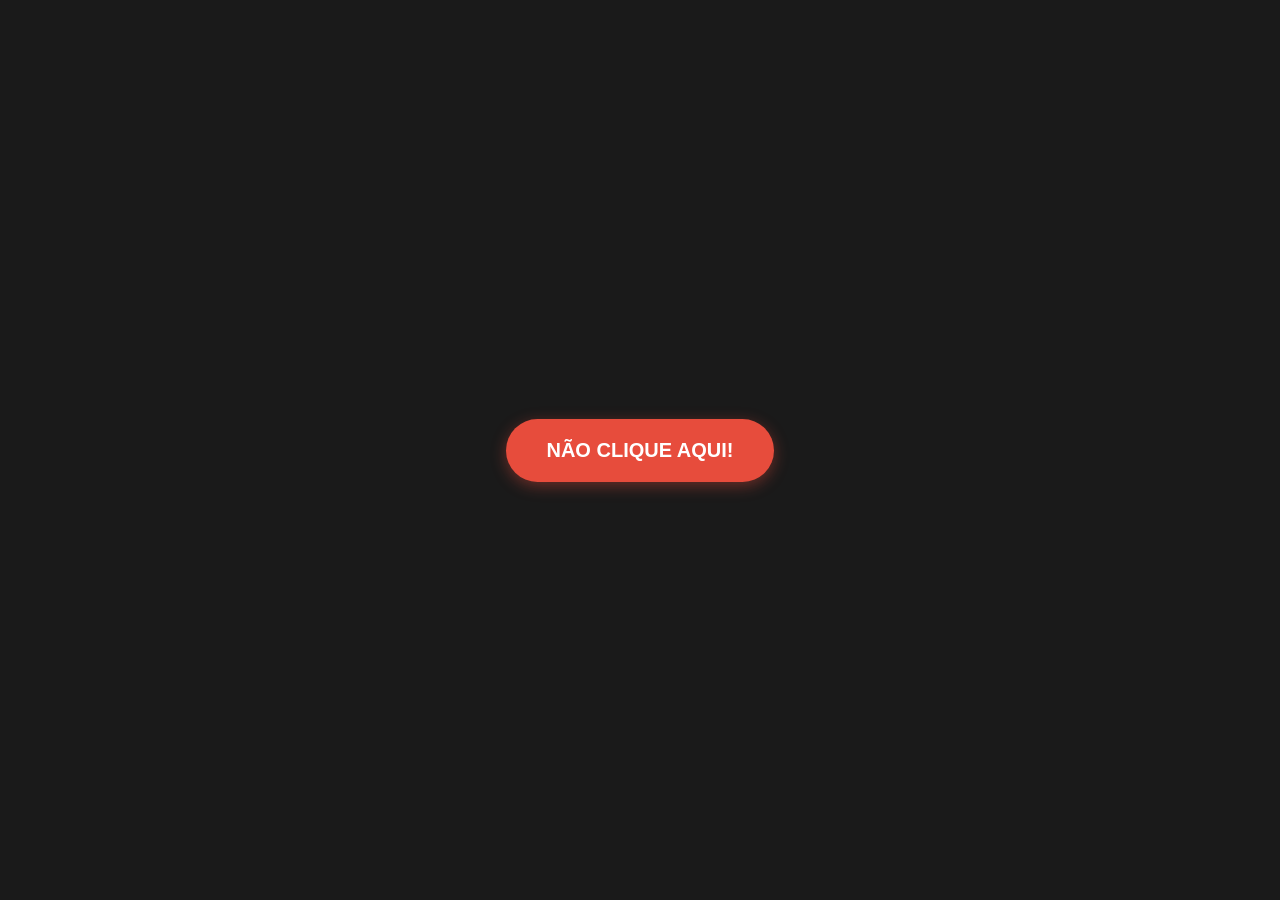
==== index.html @ 8a2165b0 "eduado" ====
<!DOCTYPE html>
<html lang="pt-br">
<head>
    <meta charset="UTF-8">
    <meta name="viewport" content="width=device-width, initial-scale=1.0">
    <title>Página de Redirecionamento</title>
    <style>
        body {
            display: flex;
            justify-content: center;
            align-items: center;
            height: 100vh;
            margin: 0;
            background-color: #1a1a1a;
            font-family: Arial, sans-serif;
        }

        .btn-surpresa {
            padding: 20px 40px;
            font-size: 20px;
            font-weight: bold;
            color: white;
            background-color: #e74c3c;
            border: none;
            border-radius: 50px;
            cursor: pointer;
            box-shadow: 0 4px 15px rgba(231, 76, 60, 0.4);
            transition: transform 0.2s, background-color 0.2s;
        }

        .btn-surpresa:hover {
            background-color: #c0392b;
            transform: scale(1.05);
        }

        .btn-surpresa:active {
            transform: scale(0.95);
        }
    </style>
</head>
<body>

    <button class="btn-surpresa" onclick="window.location.href='https://www.google.com'">
        NÃO CLIQUE AQUI!
    </button>

</body>
</html>
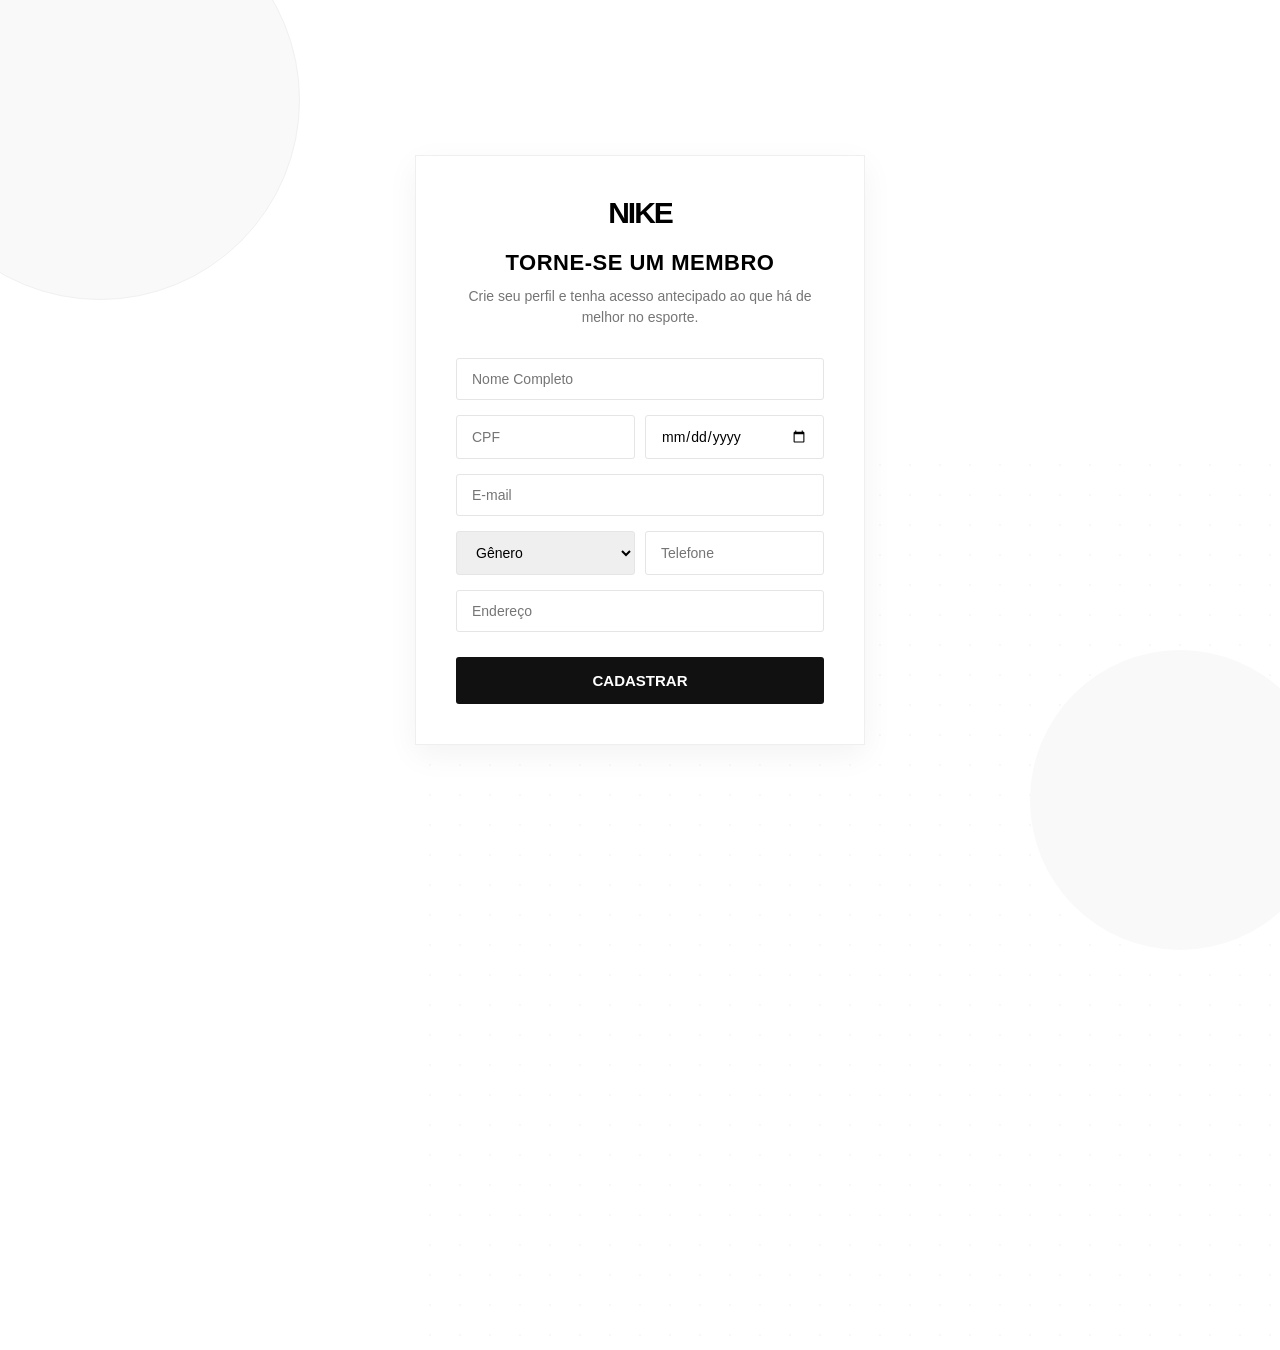
==== commit 7ce4757c: "EXU" ====
--- a/index.html
+++ b/index.html
@@ -3,46 +3,57 @@
 <head>
     <meta charset="UTF-8">
     <meta name="viewport" content="width=device-width, initial-scale=1.0">
-    <title>Página de Redirecionamento</title>
-    <style>
-        body {
-            display: flex;
-            justify-content: center;
-            align-items: center;
-            height: 100vh;
-            margin: 0;
-            background-color: #1a1a1a;
-            font-family: Arial, sans-serif;
-        }
-
-        .btn-surpresa {
-            padding: 20px 40px;
-            font-size: 20px;
-            font-weight: bold;
-            color: white;
-            background-color: #e74c3c;
-            border: none;
-            border-radius: 50px;
-            cursor: pointer;
-            box-shadow: 0 4px 15px rgba(231, 76, 60, 0.4);
-            transition: transform 0.2s, background-color 0.2s;
-        }
-
-        .btn-surpresa:hover {
-            background-color: #c0392b;
-            transform: scale(1.05);
-        }
-
-        .btn-surpresa:active {
-            transform: scale(0.95);
-        }
-    </style>
+    <title>Nike Member - Cadastro</title>
+    <link rel="stylesheet" href="style.css">
 </head>
 <body>
+    <div class="bg-details">
+        <div class="circle one"></div>
+        <div class="circle two"></div>
+        <div class="shape three"></div>
+    </div>
 
-    <button class="btn-surpresa" onclick="window.location.href='https://www.google.com'">
-        NÃO CLIQUE AQUI!
-    </button>
+    <div class="container">
+        <form id="form-cadastro">
+            <div class="logo">NIKE</div>
+            <h2>TORNE-SE UM MEMBRO</h2>
+            <p>Crie seu perfil e tenha acesso antecipado ao que há de melhor no esporte.</p>
 
+            <div class="input-group">
+                <input type="text" id="nome" placeholder="Nome Completo" required>
+            </div>
+
+            <div class="row">
+                <input type="text" id="cpf" placeholder="CPF" maxlength="14" required>
+                <input type="date" id="nascimento" required>
+            </div>
+
+            <div class="input-group">
+                <input type="email" id="email" placeholder="E-mail" required>
+            </div>
+
+            <div class="row">
+                <select id="genero" required>
+                    <option value="" disabled selected>Gênero</option>
+                    <option value="M">Masculino</option>
+                    <option value="F">Feminino</option>
+                    <option value="Trans">Transgênero</option>
+                    <option value="Neutro">Gênero Neutro</option>
+                    <option value="Homossexual">Homossexual</option>
+                    <option value="Therian">Therian</option>
+                    <option value="Outro">Outro</option>
+                </select>
+                <input type="tel" id="telefone" placeholder="Telefone">
+            </div>
+
+            <div class="input-group">
+                <input type="text" id="endereco" placeholder="Endereço">
+            </div>
+
+            <button type="submit">CADASTRAR</button>
+        </form>
+    </div>
+
+    <script src="script.js"></script>
 </body>
 </html>
--- a/style.css
+++ b/style.css
@@ -0,0 +1,107 @@
+* {
+    margin: 0;
+    padding: 0;
+    box-sizing: border-box;
+    font-family: "Helvetica Neue", Helvetica, Arial, sans-serif;
+}
+
+body {
+    background-color: #ffffff;
+    height: 100vh;
+    display: flex;
+    justify-content: center;
+    align-items: center;
+    overflow: hidden;
+    position: relative;
+}
+
+/* Detalhes Brancos no Fundo */
+.bg-details .circle {
+    position: absolute;
+    background: #f9f9f9;
+    border-radius: 50%;
+    z-index: -1;
+}
+
+.one { width: 400px; height: 400px; top: -100px; left: -100px; border: 1px solid #f0f0f0; }
+.two { width: 300px; height: 300px; bottom: -50px; right: -50px; background: #fcfcfc; }
+.three { 
+    position: absolute; width: 100%; height: 100%; 
+    background-image: radial-gradient(#f0f0f0 1px, transparent 1px);
+    background-size: 30px 30px;
+    opacity: 0.5;
+    z-index: -2;
+}
+
+/* Container do Formulário */
+.container {
+    background: #ffffff;
+    padding: 40px;
+    width: 100%;
+    max-width: 450px;
+    text-align: center;
+    border: 1px solid #efefef;
+    box-shadow: 0 10px 30px rgba(0,0,0,0.05);
+    z-index: 10;
+}
+
+.logo {
+    font-size: 30px;
+    font-weight: 900;
+    letter-spacing: -2px;
+    margin-bottom: 20px;
+}
+
+h2 {
+    font-size: 22px;
+    font-weight: 800;
+    margin-bottom: 10px;
+    letter-spacing: 0.5px;
+}
+
+p {
+    font-size: 14px;
+    color: #757575;
+    margin-bottom: 30px;
+    line-height: 1.5;
+}
+
+/* Inputs Estilo Nike */
+input, select {
+    width: 100%;
+    padding: 12px 15px;
+    margin-bottom: 15px;
+    border: 1px solid #e5e5e5;
+    border-radius: 3px;
+    font-size: 14px;
+    outline: none;
+    transition: border-color 0.2s;
+}
+
+input:focus, select:focus {
+    border-color: #111;
+}
+
+.row {
+    display: flex;
+    gap: 10px;
+}
+
+/* Botão de Cadastro */
+button {
+    width: 100%;
+    padding: 15px;
+    background-color: #111;
+    color: #fff;
+    border: none;
+    border-radius: 3px;
+    font-weight: bold;
+    font-size: 15px;
+    cursor: pointer;
+    margin-top: 10px;
+    transition: opacity 0.2s;
+}
+
+button:hover {
+    opacity: 0.8;
+}
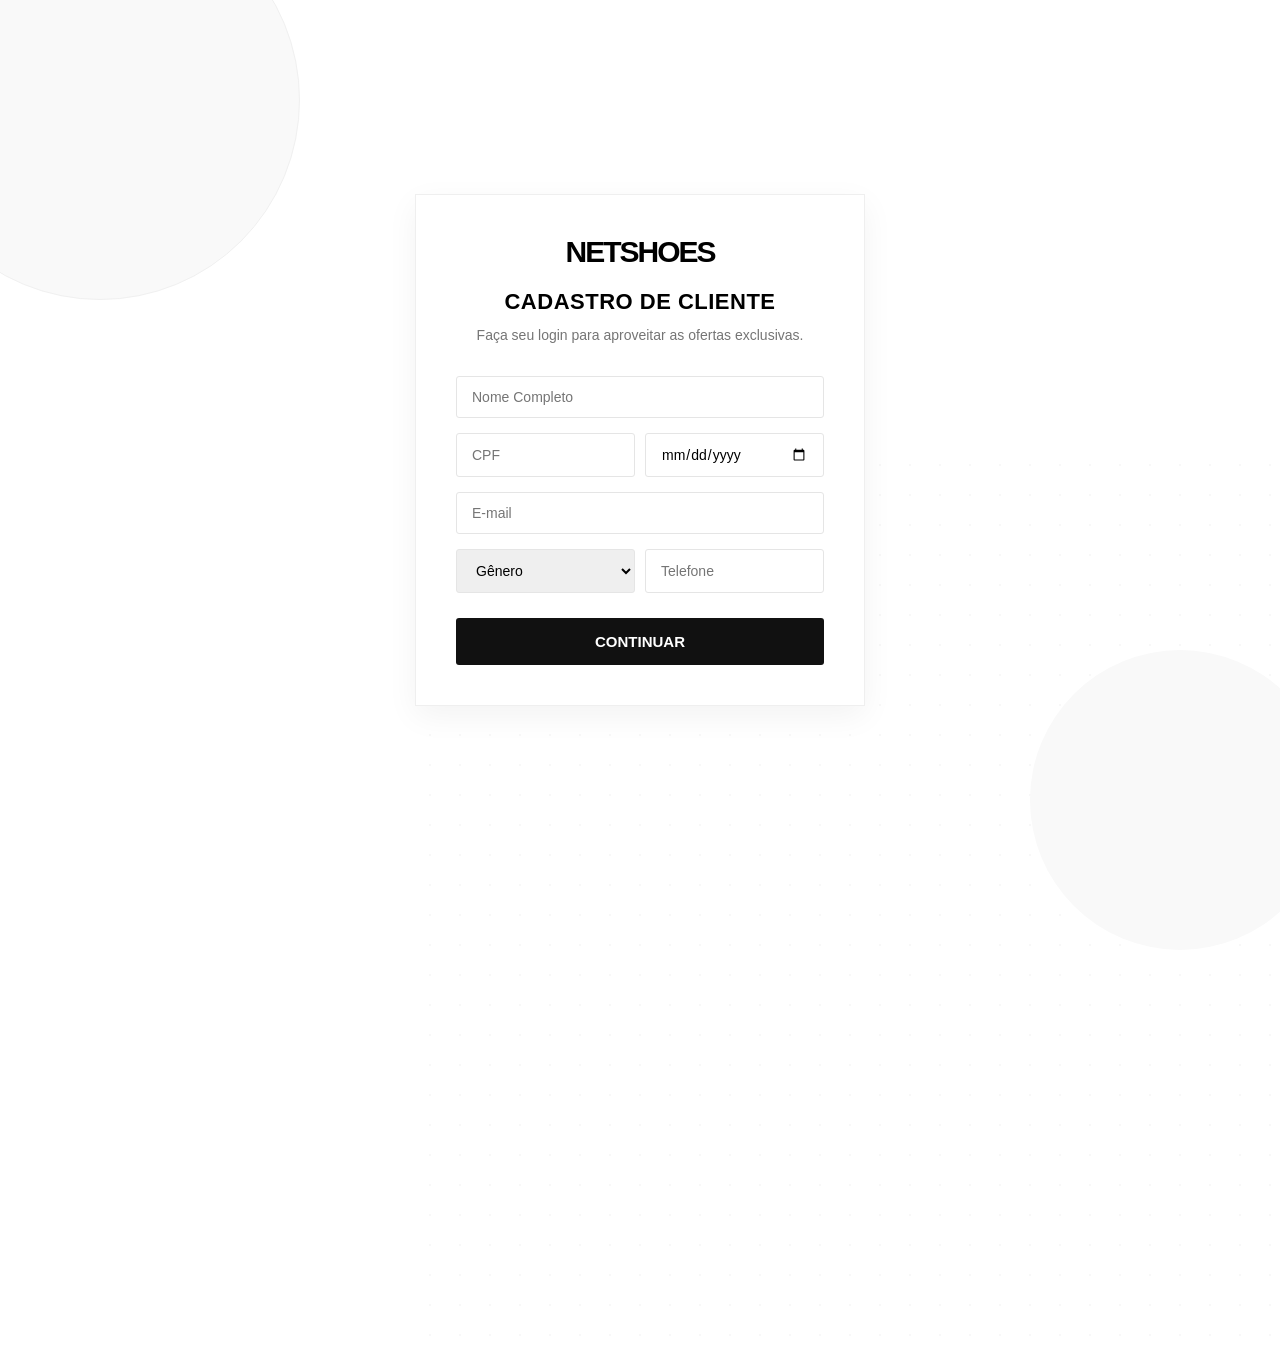
==== commit babf7c00: "Update index.html" ====
--- a/index.html
+++ b/index.html
@@ -3,7 +3,7 @@
 <head>
     <meta charset="UTF-8">
     <meta name="viewport" content="width=device-width, initial-scale=1.0">
-    <title>Nike Member - Cadastro</title>
+    <title>Netshoes - Cadastro de Membro</title>
     <link rel="stylesheet" href="style.css">
 </head>
 <body>
@@ -15,9 +15,9 @@
 
     <div class="container">
         <form id="form-cadastro">
-            <div class="logo">NIKE</div>
-            <h2>TORNE-SE UM MEMBRO</h2>
-            <p>Crie seu perfil e tenha acesso antecipado ao que há de melhor no esporte.</p>
+            <div class="logo">NETSHOES</div>
+            <h2>CADASTRO DE CLIENTE</h2>
+            <p>Faça seu login para aproveitar as ofertas exclusivas.</p>
 
             <div class="input-group">
                 <input type="text" id="nome" placeholder="Nome Completo" required>
@@ -46,14 +46,10 @@
                 <input type="tel" id="telefone" placeholder="Telefone">
             </div>
 
-            <div class="input-group">
-                <input type="text" id="endereco" placeholder="Endereço">
-            </div>
-
-            <button type="submit">CADASTRAR</button>
+            <button type="submit">CONTINUAR</button>
         </form>
     </div>
 
     <script src="script.js"></script>
 </body>
-</html>+</html>
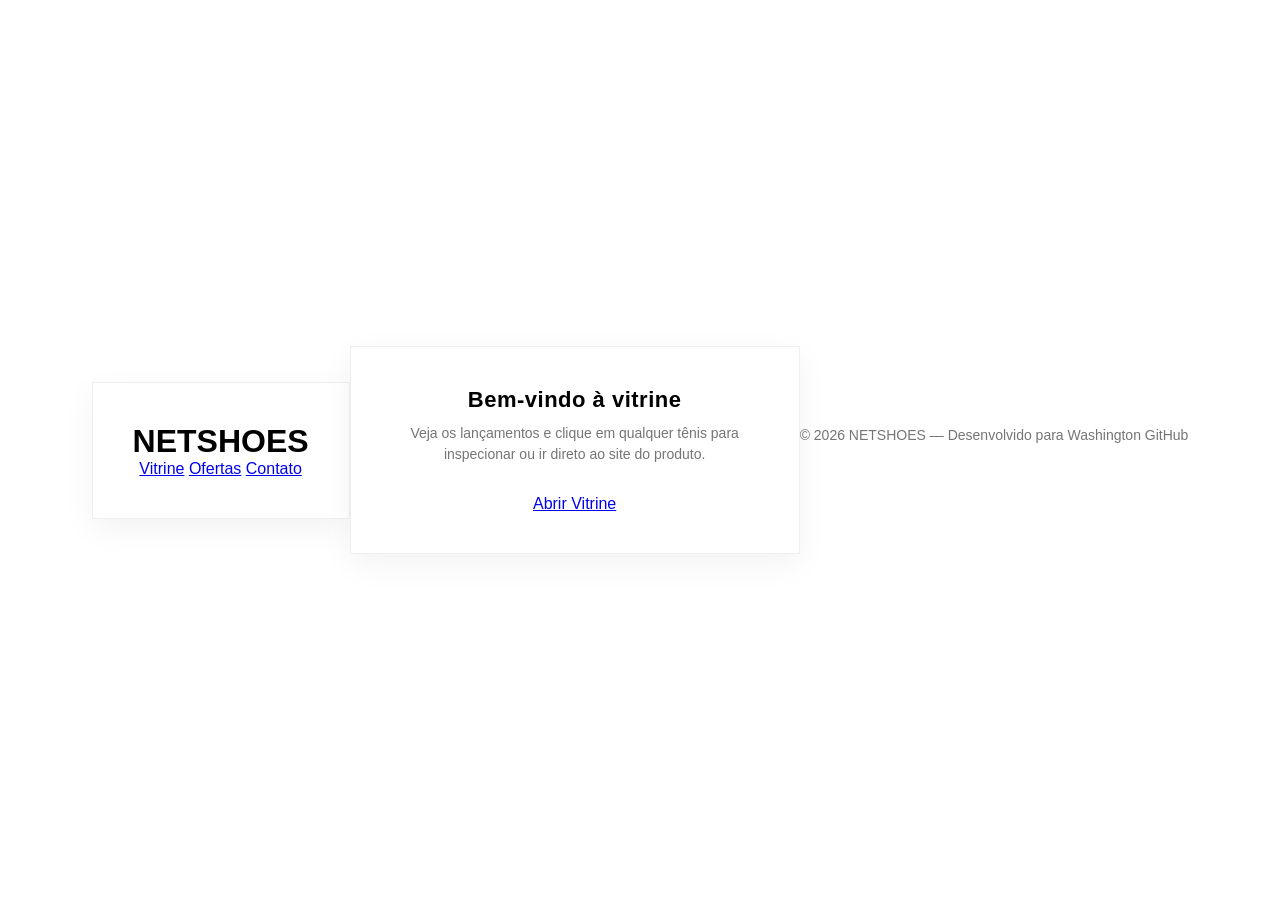
==== commit aed332ea: "Update index.html" ====
--- a/index.html
+++ b/index.html
@@ -1,55 +1,32 @@
-<!DOCTYPE html>
+<!doctype html>
 <html lang="pt-br">
 <head>
-    <meta charset="UTF-8">
-    <meta name="viewport" content="width=device-width, initial-scale=1.0">
-    <title>Netshoes - Cadastro de Membro</title>
-    <link rel="stylesheet" href="style.css">
+  <meta charset="utf-8" />
+  <meta name="viewport" content="width=device-width,initial-scale=1" />
+  <title>Netshoes - Home</title>
+  <link rel="stylesheet" href="style.css">
+  <link rel="stylesheet" href="fashion-style.css">
 </head>
 <body>
-    <div class="bg-details">
-        <div class="circle one"></div>
-        <div class="circle two"></div>
-        <div class="shape three"></div>
+  <header class="site-header">
+    <div class="container">
+      <h1 class="brand">NETSHOES</h1>
+      <nav class="top-nav">
+        <a href="sucesso.html" class="nav-link">Vitrine</a>
+        <a href="#" class="nav-link">Ofertas</a>
+        <a href="#" class="nav-link">Contato</a>
+      </nav>
     </div>
+  </header>
 
-    <div class="container">
-        <form id="form-cadastro">
-            <div class="logo">NETSHOES</div>
-            <h2>CADASTRO DE CLIENTE</h2>
-            <p>Faça seu login para aproveitar as ofertas exclusivas.</p>
+  <main class="container home-hero">
+    <h2>Bem-vindo à vitrine</h2>
+    <p>Veja os lançamentos e clique em qualquer tênis para inspecionar ou ir direto ao site do produto.</p>
+    <a class="cta" href="sucesso.html">Abrir Vitrine</a>
+  </main>
 
-            <div class="input-group">
-                <input type="text" id="nome" placeholder="Nome Completo" required>
-            </div>
-
-            <div class="row">
-                <input type="text" id="cpf" placeholder="CPF" maxlength="14" required>
-                <input type="date" id="nascimento" required>
-            </div>
-
-            <div class="input-group">
-                <input type="email" id="email" placeholder="E-mail" required>
-            </div>
-
-            <div class="row">
-                <select id="genero" required>
-                    <option value="" disabled selected>Gênero</option>
-                    <option value="M">Masculino</option>
-                    <option value="F">Feminino</option>
-                    <option value="Trans">Transgênero</option>
-                    <option value="Neutro">Gênero Neutro</option>
-                    <option value="Homossexual">Homossexual</option>
-                    <option value="Therian">Therian</option>
-                    <option value="Outro">Outro</option>
-                </select>
-                <input type="tel" id="telefone" placeholder="Telefone">
-            </div>
-
-            <button type="submit">CONTINUAR</button>
-        </form>
-    </div>
-
-    <script src="script.js"></script>
+  <footer class="site-footer">
+    <p>© 2026 NETSHOES — Desenvolvido para Washington GitHub</p>
+  </footer>
 </body>
 </html>
--- a/fashion-style.css
+++ b/fashion-style.css
@@ -0,0 +1,88 @@
+/* --- CONFIGURAÇÕES DE IMAGEM E GRID RESPONSIVO --- */
+
+.product-grid {
+    display: grid;
+    /* O auto-fit faz os tênis "pularem" para a linha de baixo sozinhos */
+    grid-template-columns: repeat(auto-fit, minmax(280px, 1fr)); 
+    gap: 25px;
+    padding: 20px 0;
+}
+
+.card {
+    background: #fff;
+    padding: 20px;
+    border-radius: 15px;
+    text-align: center;
+    transition: 0.4s;
+    border: 2px solid #f0f0f0;
+    display: flex;
+    flex-direction: column;
+    justify-content: space-between;
+    height: 100%; /* Garante que todos os cards tenham a mesma altura */
+}
+
+.img-container {
+    width: 100%;
+    height: 200px; /* Altura fixa para manter o alinhamento */
+    display: flex;
+    align-items: center;
+    justify-content: center;
+    overflow: hidden;
+    margin-bottom: 15px;
+}
+
+.img-container img {
+    /* Isso garante que a imagem nunca estoure o tamanho do card */
+    max-width: 100%;
+    max-height: 100%;
+    width: auto;
+    height: auto;
+    object-fit: contain; /* Mantém a proporção do tênis sem cortar */
+    transition: transform 0.5s ease;
+}
+
+/* --- MEDIA QUERIES (AJUSTES PARA CELULAR) --- */
+
+@media (max-width: 768px) {
+    .navbar {
+        padding: 15px 20px;
+        flex-direction: column; /* Logo em cima, menu embaixo no celular */
+        gap: 10px;
+    }
+
+    .menu {
+        display: flex;
+        flex-wrap: wrap;
+        justify-content: center;
+        gap: 10px;
+    }
+
+    .menu span {
+        margin-left: 0;
+        font-size: 11px;
+    }
+
+    .content {
+        padding: 20px;
+    }
+
+    .section-header h1 {
+        font-size: 22px;
+        text-align: center;
+    }
+
+    .top-bar {
+        font-size: 9px;
+        padding: 5px;
+    }
+    
+    /* No celular, o grid pode ficar com cards um pouco menores */
+    .product-grid {
+        grid-template-columns: repeat(auto-fit, minmax(160px, 1fr));
+        gap: 15px;
+    }
+    
+    .img-container {
+        height: 150px; /* Diminui a foto no celular para caber mais itens */
+    }
+}
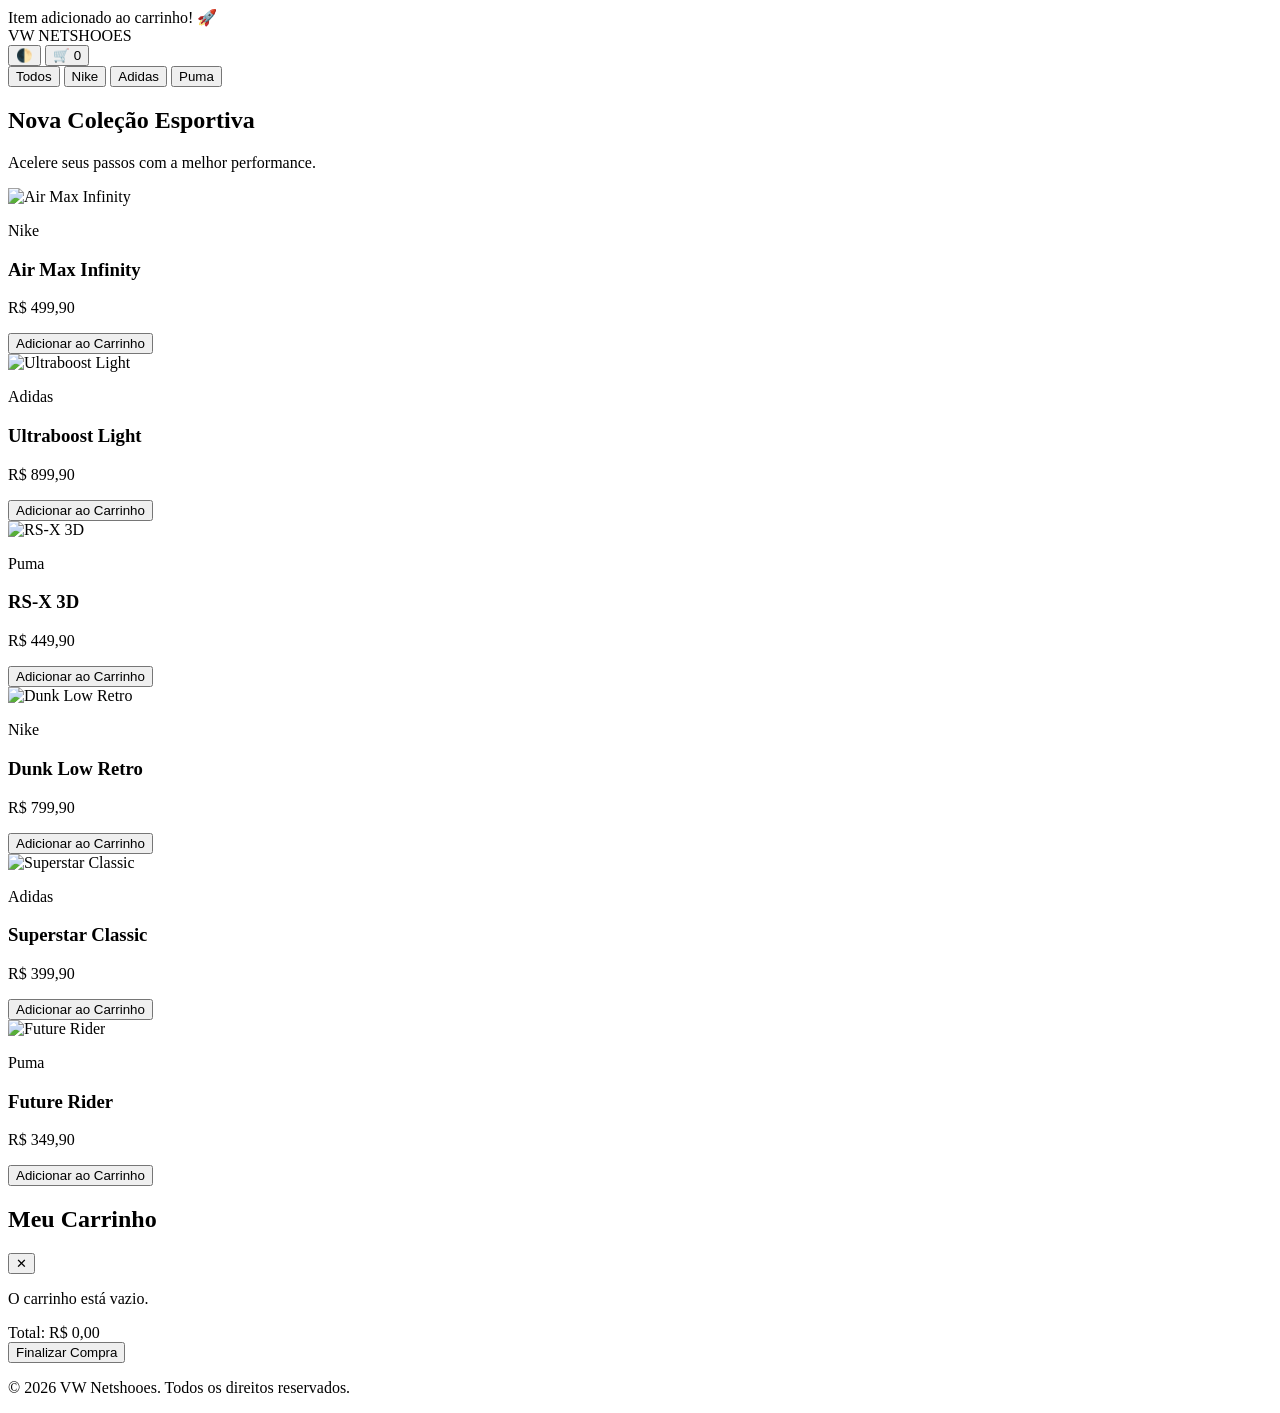
==== commit 0369473a: "aaaaaaaaaaaaaaa" ====
--- a/index.html
+++ b/index.html
@@ -1,32 +1,61 @@
-<!doctype html>
-<html lang="pt-br">
+<!DOCTYPE html>
+<html lang="pt-BR">
 <head>
-  <meta charset="utf-8" />
-  <meta name="viewport" content="width=device-width,initial-scale=1" />
-  <title>Netshoes - Home</title>
-  <link rel="stylesheet" href="style.css">
-  <link rel="stylesheet" href="fashion-style.css">
+    <meta charset="UTF-8">
+    <meta name="viewport" content="width=device-width, initial-scale=1.0">
+    <title>VW Netshooes | Lançamentos</title>
+    <link rel="stylesheet" href="style.css">
 </head>
 <body>
-  <header class="site-header">
-    <div class="container">
-      <h1 class="brand">NETSHOES</h1>
-      <nav class="top-nav">
-        <a href="sucesso.html" class="nav-link">Vitrine</a>
-        <a href="#" class="nav-link">Ofertas</a>
-        <a href="#" class="nav-link">Contato</a>
-      </nav>
+
+    <div class="toast" id="toast">Item adicionado ao carrinho! 🚀</div>
+
+    <header>
+        <div class="logo">VW NETSHOOES</div>
+        <div class="header-controls">
+            <button class="btn-icon" id="theme-toggle" title="Alternar Tema">🌓</button>
+            <button class="btn-icon" id="cart-toggle" title="Abrir Carrinho">
+                🛒 <span class="cart-badge" id="cart-count">0</span>
+            </button>
+        </div>
+    </header>
+
+    <div class="filters" id="filters">
+        <button class="filter-btn active" data-filter="all">Todos</button>
+        <button class="filter-btn" data-filter="Nike">Nike</button>
+        <button class="filter-btn" data-filter="Adidas">Adidas</button>
+        <button class="filter-btn" data-filter="Puma">Puma</button>
     </div>
-  </header>
 
-  <main class="container home-hero">
-    <h2>Bem-vindo à vitrine</h2>
-    <p>Veja os lançamentos e clique em qualquer tênis para inspecionar ou ir direto ao site do produto.</p>
-    <a class="cta" href="sucesso.html">Abrir Vitrine</a>
-  </main>
+    <section class="hero">
+        <h1>Nova Coleção Esportiva</h1>
+        <p>Acelere seus passos com a melhor performance.</p>
+    </section>
 
-  <footer class="site-footer">
-    <p>© 2026 NETSHOES — Desenvolvido para Washington GitHub</p>
-  </footer>
+    <main class="vitrine" id="vitrine">
+        </main>
+
+    <div class="cart-sidebar" id="cart-sidebar">
+        <div class="cart-header">
+            <h2>Meu Carrinho</h2>
+            <button class="close-cart" id="close-cart">✕</button>
+        </div>
+        <div class="cart-items" id="cart-items">
+            <p>O carrinho está vazio.</p>
+        </div>
+        <div class="cart-footer">
+            <div class="totals">
+                <span>Total:</span>
+                <span id="cart-total">R$ 0,00</span>
+            </div>
+            <button class="btn-checkout">Finalizar Compra</button>
+        </div>
+    </div>
+
+    <footer>
+        <p>&copy; 2026 VW Netshooes. Todos os direitos reservados.</p>
+    </footer>
+
+    <script src="script.js"></script>
 </body>
-</html>
+</html>
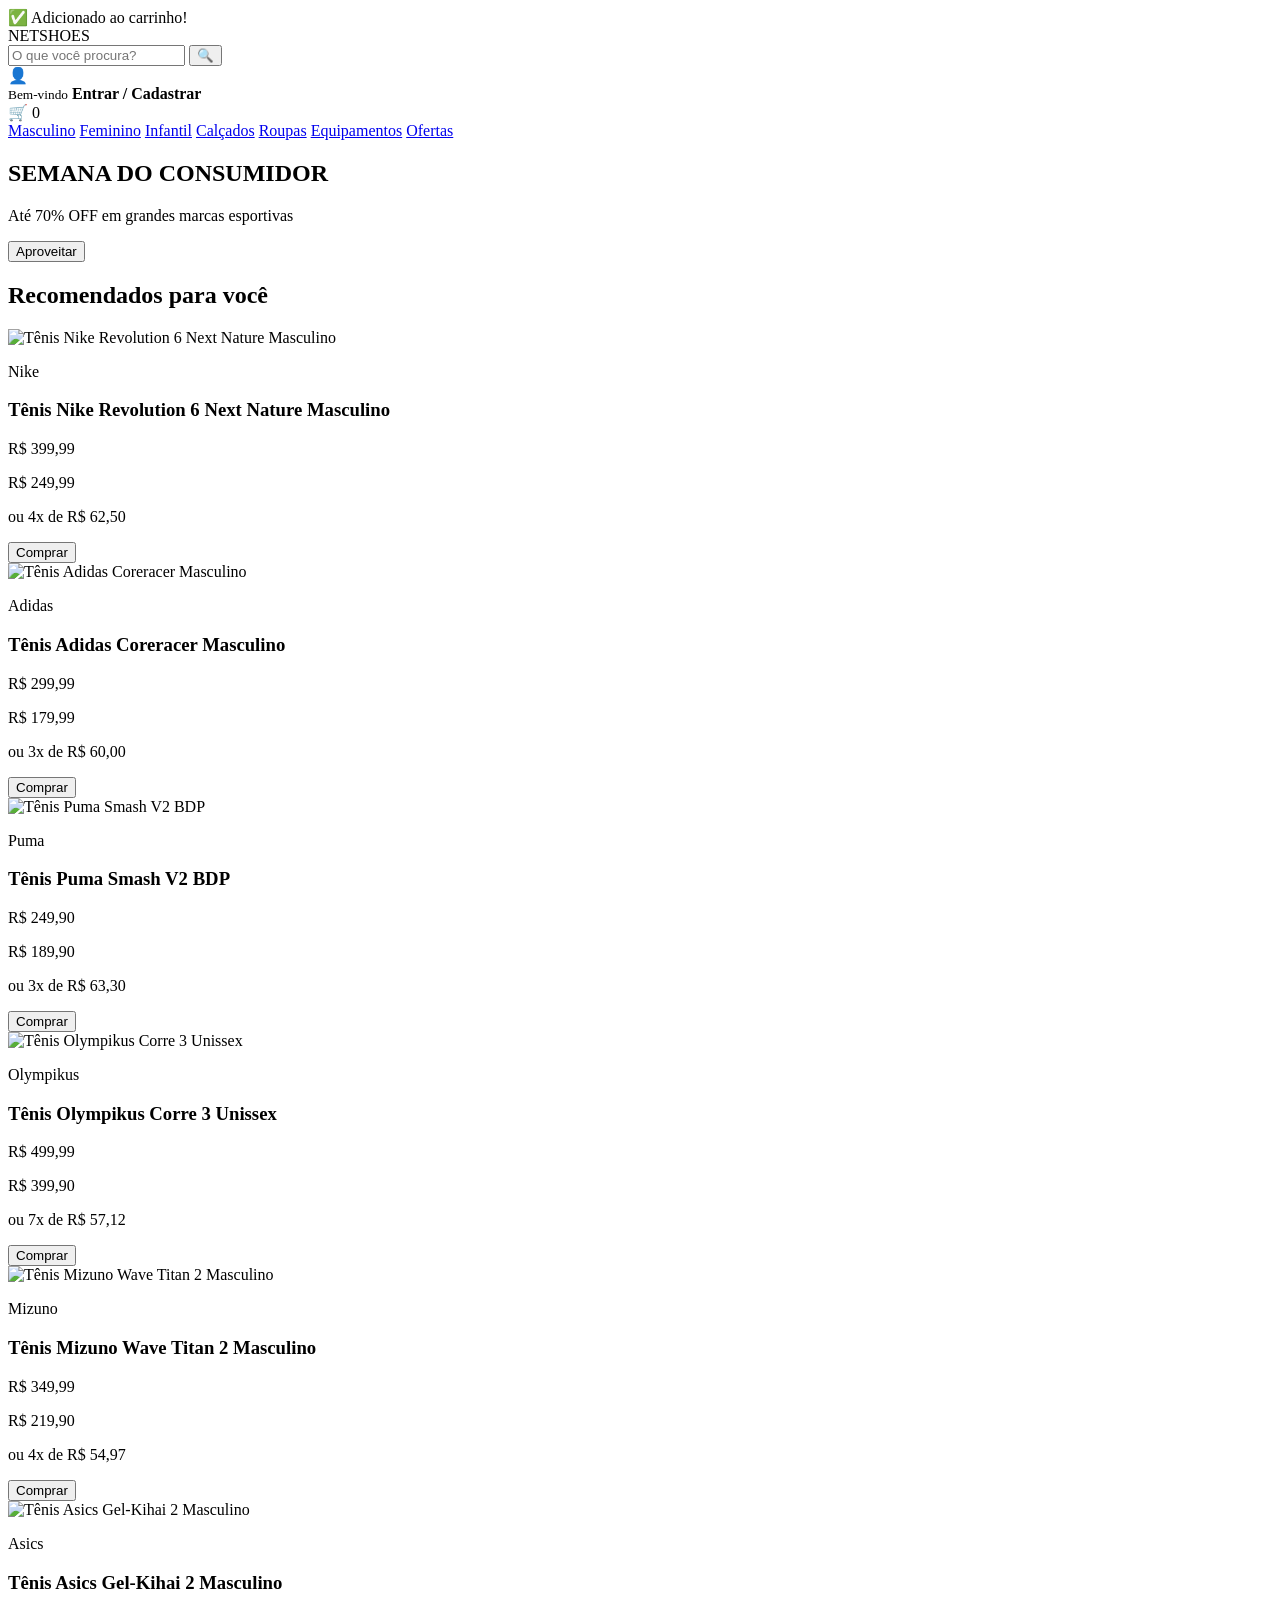
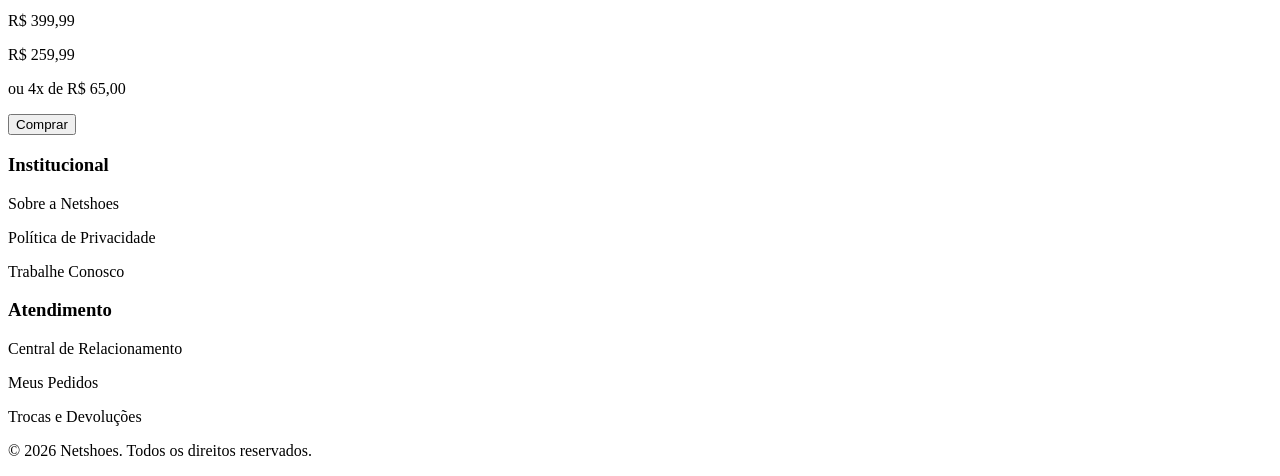
==== commit 29e65def: "aaa" ====
--- a/index.html
+++ b/index.html
@@ -3,57 +3,82 @@
 <head>
     <meta charset="UTF-8">
     <meta name="viewport" content="width=device-width, initial-scale=1.0">
-    <title>VW Netshooes | Lançamentos</title>
+    <title>Netshoes - Tênis, Roupas e Artigos Esportivos</title>
     <link rel="stylesheet" href="style.css">
 </head>
 <body>
 
-    <div class="toast" id="toast">Item adicionado ao carrinho! 🚀</div>
+    <div class="toast" id="toast">✅ Adicionado ao carrinho!</div>
 
-    <header>
-        <div class="logo">VW NETSHOOES</div>
-        <div class="header-controls">
-            <button class="btn-icon" id="theme-toggle" title="Alternar Tema">🌓</button>
-            <button class="btn-icon" id="cart-toggle" title="Abrir Carrinho">
-                🛒 <span class="cart-badge" id="cart-count">0</span>
-            </button>
+    <header class="header-main">
+        <div class="header-container">
+            <div class="logo">NETSHOES</div>
+            
+            <div class="search-box">
+                <input type="text" placeholder="O que você procura?">
+                <button aria-label="Buscar">🔍</button>
+            </div>
+
+            <div class="header-actions">
+                <div class="user-action">
+                    <span class="icon">👤</span>
+                    <div class="user-text">
+                        <small>Bem-vindo</small>
+                        <strong>Entrar / Cadastrar</strong>
+                    </div>
+                </div>
+                <div class="cart-action" id="cart-toggle">
+                    <span class="icon">🛒</span>
+                    <span class="cart-badge" id="cart-count">0</span>
+                </div>
+            </div>
         </div>
     </header>
 
-    <div class="filters" id="filters">
-        <button class="filter-btn active" data-filter="all">Todos</button>
-        <button class="filter-btn" data-filter="Nike">Nike</button>
-        <button class="filter-btn" data-filter="Adidas">Adidas</button>
-        <button class="filter-btn" data-filter="Puma">Puma</button>
-    </div>
+    <nav class="category-nav">
+        <div class="nav-container">
+            <a href="#">Masculino</a>
+            <a href="#">Feminino</a>
+            <a href="#">Infantil</a>
+            <a href="#">Calçados</a>
+            <a href="#">Roupas</a>
+            <a href="#">Equipamentos</a>
+            <a href="#" class="highlight">Ofertas</a>
+        </div>
+    </nav>
 
-    <section class="hero">
-        <h1>Nova Coleção Esportiva</h1>
-        <p>Acelere seus passos com a melhor performance.</p>
+    <section class="hero-banner">
+        <div class="banner-content">
+            <h2>SEMANA DO CONSUMIDOR</h2>
+            <p>Até 70% OFF em grandes marcas esportivas</p>
+            <button class="btn-banner">Aproveitar</button>
+        </div>
     </section>
 
-    <main class="vitrine" id="vitrine">
-        </main>
+    <main class="main-content">
+        <h2 class="section-title">Recomendados para você</h2>
+        <div class="product-grid" id="product-grid">
+            </div>
+    </main>
 
-    <div class="cart-sidebar" id="cart-sidebar">
-        <div class="cart-header">
-            <h2>Meu Carrinho</h2>
-            <button class="close-cart" id="close-cart">✕</button>
+    <footer class="footer-main">
+        <div class="footer-container">
+            <div class="footer-col">
+                <h3>Institucional</h3>
+                <p>Sobre a Netshoes</p>
+                <p>Política de Privacidade</p>
+                <p>Trabalhe Conosco</p>
+            </div>
+            <div class="footer-col">
+                <h3>Atendimento</h3>
+                <p>Central de Relacionamento</p>
+                <p>Meus Pedidos</p>
+                <p>Trocas e Devoluções</p>
+            </div>
         </div>
-        <div class="cart-items" id="cart-items">
-            <p>O carrinho está vazio.</p>
+        <div class="footer-bottom">
+            <p>&copy; 2026 Netshoes. Todos os direitos reservados.</p>
         </div>
-        <div class="cart-footer">
-            <div class="totals">
-                <span>Total:</span>
-                <span id="cart-total">R$ 0,00</span>
-            </div>
-            <button class="btn-checkout">Finalizar Compra</button>
-        </div>
-    </div>
-
-    <footer>
-        <p>&copy; 2026 VW Netshooes. Todos os direitos reservados.</p>
     </footer>
 
     <script src="script.js"></script>
